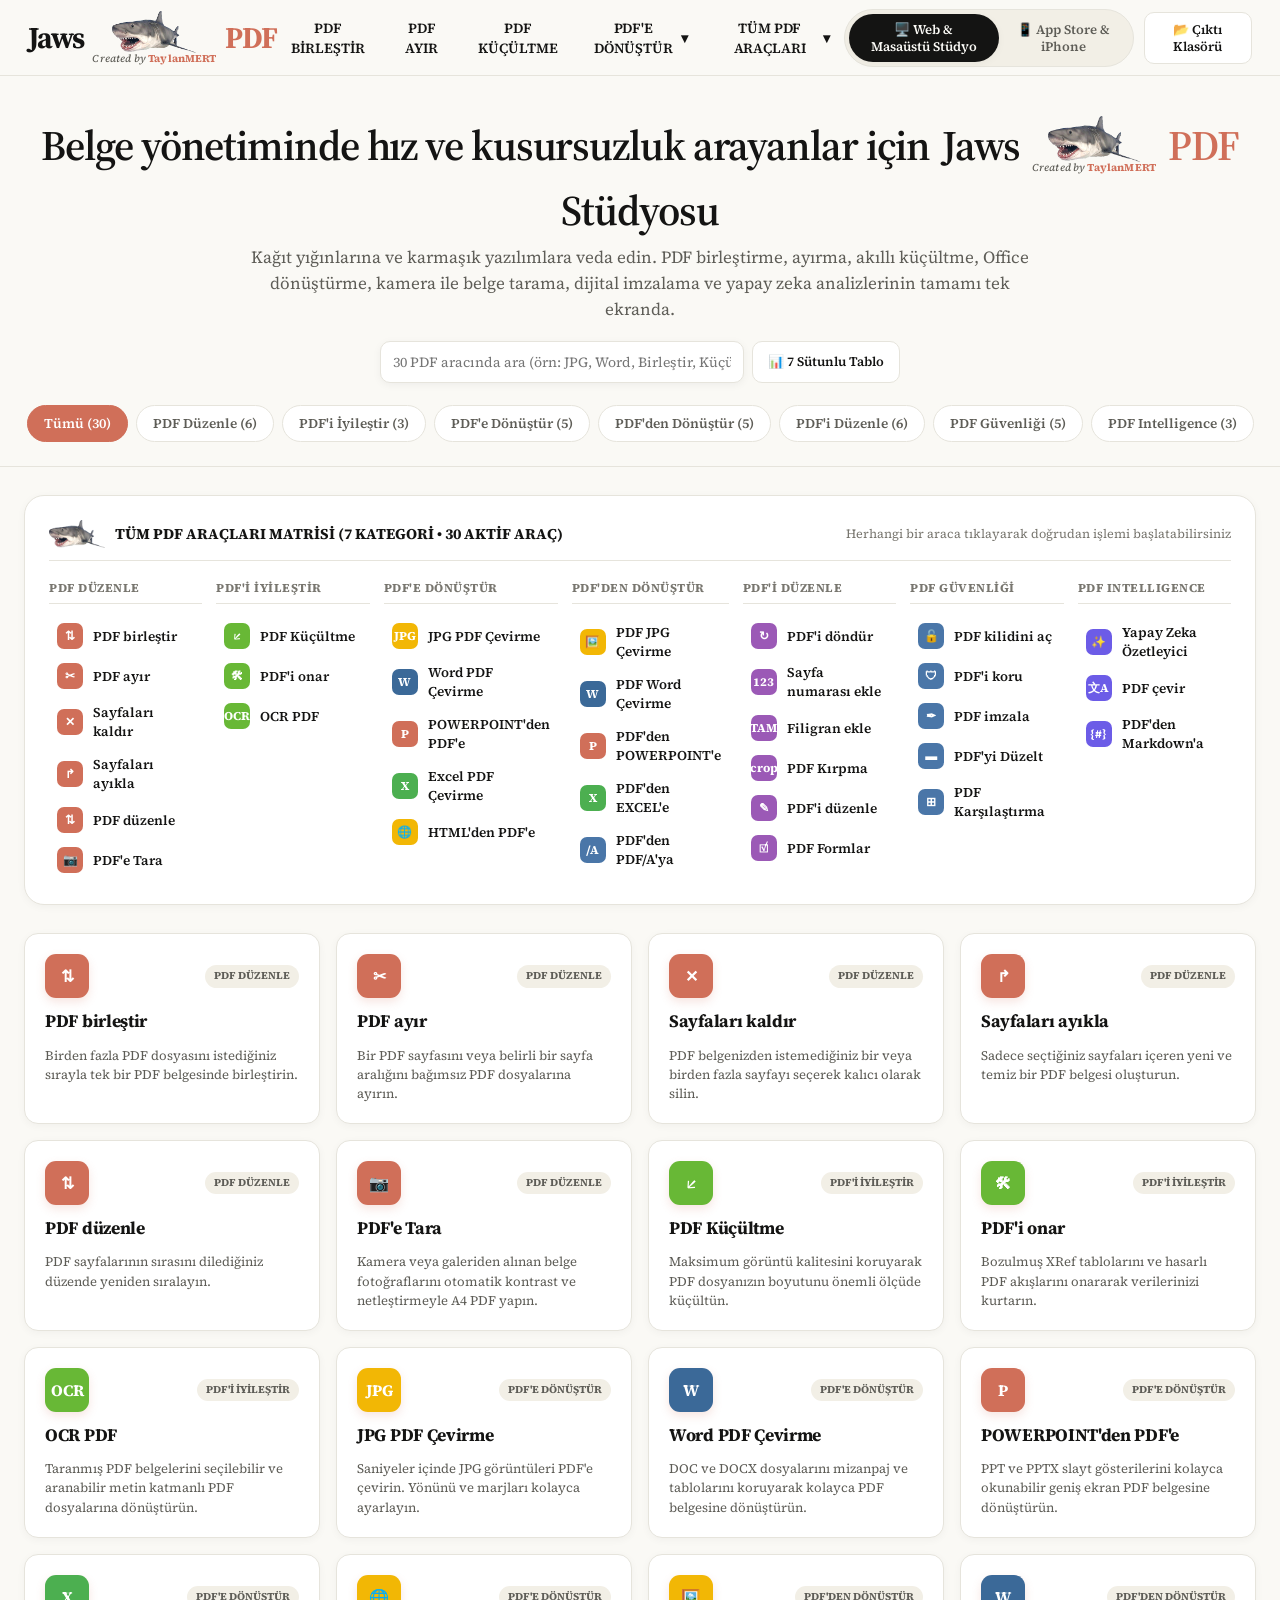
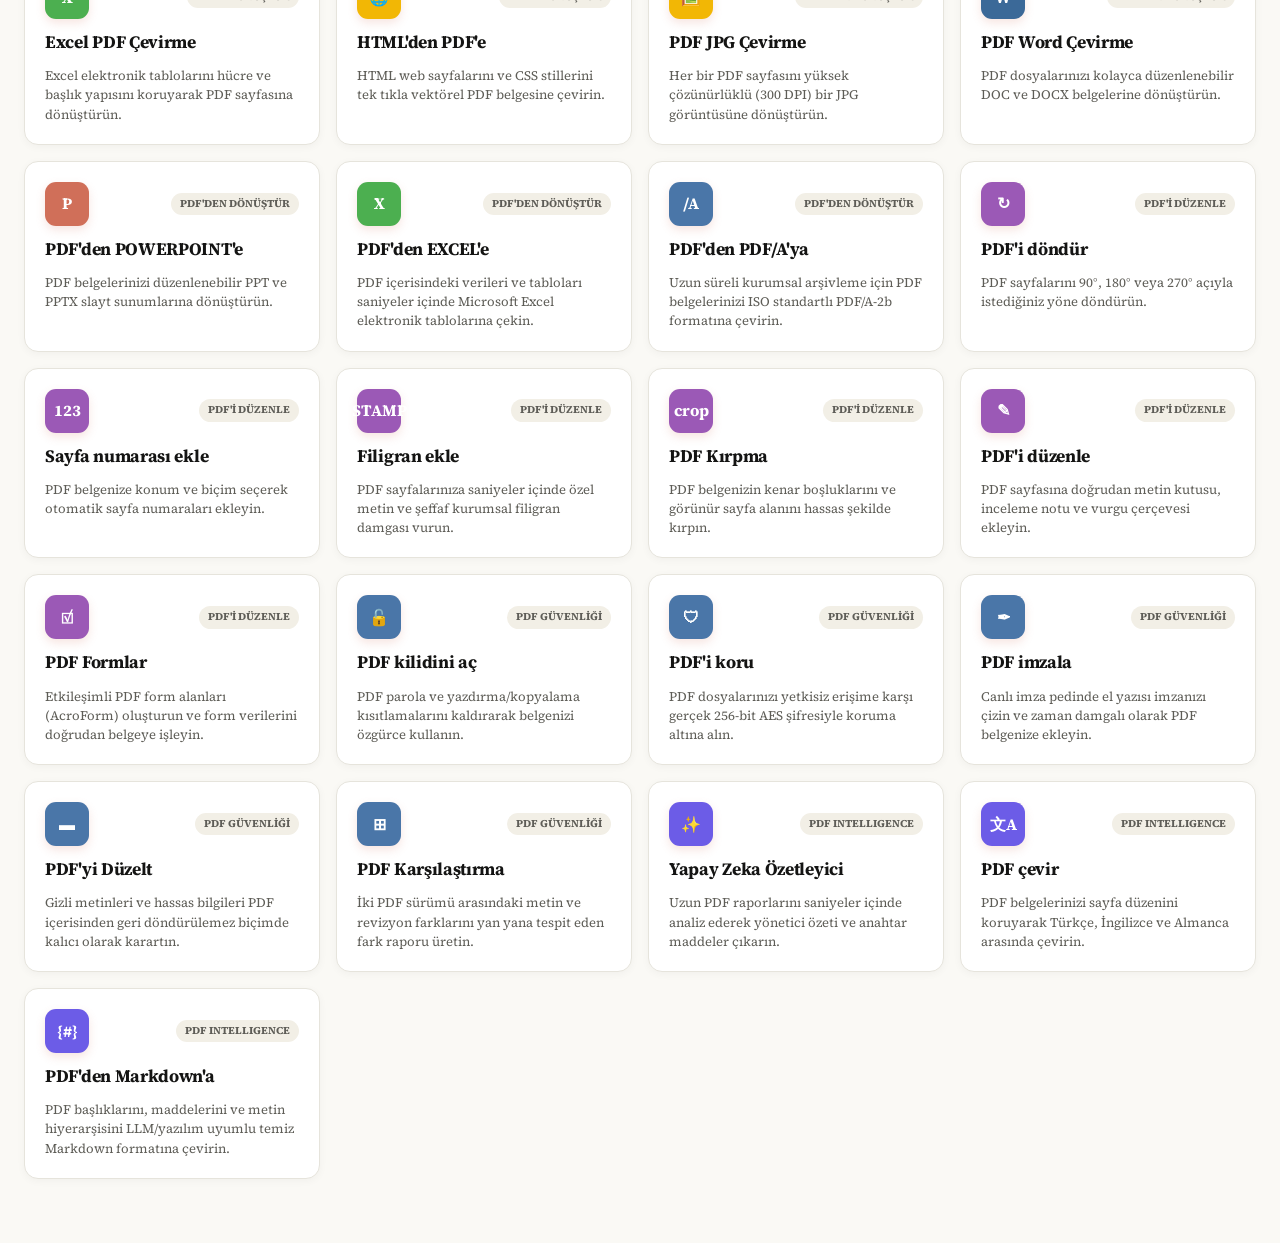
==== ios-app/WebBundle/index.html @ 6b6faa92 "JawsPDF v1.0.0 - 30-Tool PDF Studio (Web + Native iOS SwiftUI + GitHub Actions IPA Builder)" ====
﻿<!DOCTYPE html>
<html lang="tr">
<head>
  <meta charset="UTF-8" />
  <meta name="viewport" content="width=device-width, initial-scale=1.0" />
  <title>JawsPDF — 30-Araçlı PDF Düzenleme, Dönüştürme ve Tarama Stüdyosu</title>
  <link rel="preconnect" href="https://fonts.googleapis.com" />
  <link rel="preconnect" href="https://fonts.gstatic.com" crossorigin />
  <link href="https://fonts.googleapis.com/css2?family=Newsreader:ital,opsz,wght@0,6..72,400..700;1,6..72,400..600&family=Source+Serif+4:ital,opsz,wght@0,8..60,400..800;1,8..60,400..700&display=swap" rel="stylesheet" />
  <link rel="stylesheet" href="style.css" />
</head>
<body>
  <!-- ÜST BAR (Ekran görüntüsü 215516.png ile birebir + Jaws Köpekbalığı Logosu) -->
  <header class="topbar">
    <a class="brand-logo" id="BrandHomeBtn" title="JawsPDF Ana Sayfa">
      <span class="brand-jaws">Jaws</span>
      <span class="brand-shark-stack"><img src="[data-uri]" alt="JawsPDF Köpekbalığı Logosu" class="brand-shark-img" /><span class="brand-creator-tag">Created by <b>TaylanMERT</b></span></span>
      <span class="brand-pdf">PDF</span>
    </a>

    <nav class="top-nav-links" aria-label="Hızlı PDF Araçları">
      <button class="nav-btn" data-quick-tool="merge">PDF BİRLEŞTİR</button>
      <button class="nav-btn" data-quick-tool="split">PDF AYIR</button>
      <button class="nav-btn" data-quick-tool="compress">PDF KÜÇÜLTME</button>
      <button class="nav-btn" id="NavConvertBtn">PDF'E DÖNÜŞTÜR <span>▾</span></button>
      <button class="nav-btn" id="NavAllToolsBtn">TÜM PDF ARAÇLARI <span>▾</span></button>
    </nav>

    <div class="topbar-right">
      <div class="mode-switch-pill" role="tablist">
        <button class="mode-tab active" id="TabStudioBtn">🖥️ Web &amp; Masaüstü Stüdyo</button>
        <button class="mode-tab" id="TabAppStoreBtn">📱 App Store &amp; iPhone</button>
      </div>
      <button class="btn-folder-top" id="BtnOpenOutputFolder">📂 Çıktı Klasörü</button>
    </div>
  </header>

  <!-- AÇILIR MENÜ 1: PDF'E DÖNÜŞTÜR & PDF'DEN DÖNÜŞTÜR (Ekran görüntüsü 215446.png ile birebir) -->
  <div class="convert-dropdown hidden" id="ConvertDropdown">
    <div id="ConvertToCol"></div>
    <div id="ConvertFromCol"></div>
  </div>

  <!-- AÇILIR MENÜ 2: TÜM PDF ARAÇLARI 7 SÜTUNLU MEGA MENÜ (Ekran görüntüsü 215347.png ile birebir) -->
  <div class="mega-dropdown hidden" id="MegaDropdown"></div>

  <!-- ======================================================================= -->
  <!-- GÖRÜNÜM 1: MASAÜSTÜ & WEB STÜDYO GÖRÜNÜMÜ                               -->
  <!-- ======================================================================= -->
  <div id="StudioMainView">
    <section class="hero-banner" id="HeroBanner">
      <h1 class="hero-title">
        <span>Belge yönetiminde hız ve kusursuzluk arayanlar için</span>
        <span style="color: #141413;">Jaws</span>
        <span class="brand-shark-stack"><img src="[data-uri]" alt="Jaws" style="height: 46px; vertical-align: middle;" /><span class="brand-creator-tag">Created by <b>TaylanMERT</b></span></span>
        <span style="color: #D06F59;">PDF</span>
        <span>Stüdyosu</span>
      </h1>
      <p class="hero-subtitle">Kağıt yığınlarına ve karmaşık yazılımlara veda edin. PDF birleştirme, ayırma, akıllı küçültme, Office dönüştürme, kamera ile belge tarama, dijital imzalama ve yapay zeka analizlerinin tamamı tek ekranda.</p>

      <!-- ARAMA VE KATEGORİ FİLTRELERİ -->
      <div style="max-width: 520px; margin: 18px auto 0; display: flex; gap: 8px;">
        <input
          type="text"
          id="ToolSearchInput"
          class="opt-input"
          placeholder="30 PDF aracında ara (örn: JPG, Word, Birleştir, Küçültme, OCR, İmza)..."
          style="background: #ffffff; box-shadow: 0 2px 8px rgba(15,23,42,0.05);"
        />
        <button class="btn-folder-top" id="ToggleMatrixBtn" style="white-space: nowrap;">📊 7 Sütunlu Tablo</button>
      </div>

      <div class="category-pills-bar" id="CategoryPillsBar">
        <button class="cat-pill active" data-cat="all">Tümü (30)</button>
        <button class="cat-pill" data-cat="organize">PDF Düzenle (6)</button>
        <button class="cat-pill" data-cat="optimize">PDF'i İyileştir (3)</button>
        <button class="cat-pill" data-cat="to-pdf">PDF'e Dönüştür (5)</button>
        <button class="cat-pill" data-cat="from-pdf">PDF'den Dönüştür (5)</button>
        <button class="cat-pill" data-cat="edit">PDF'i Düzenle (6)</button>
        <button class="cat-pill" data-cat="security">PDF Güvenliği (5)</button>
        <button class="cat-pill" data-cat="ai">PDF Intelligence (3)</button>
      </div>
    </section>

    <main class="main-container">
      <!-- 7 SÜTUNLU HIZLI MATRİS PANELİ (Ekran görüntüsü 215347.png) -->
      <section class="matrix-section" id="MatrixSection">
        <div class="matrix-header">
          <div style="display: flex; align-items: center; gap: 10px;">
            <img src="[data-uri]" alt="Jaws" style="height: 28px;" />
            <strong style="font-size: 15px; color: #141413;">TÜM PDF ARAÇLARI MATRİSİ (7 KATEGORİ • 30 AKTİF ARAÇ)</strong>
          </div>
          <span style="font-size: 12.5px; color: #78766F;">Herhangi bir araca tıklayarak doğrudan işlemi başlatabilirsiniz</span>
        </div>
        <div class="matrix-grid-7" id="MatrixGrid7"></div>
      </section>

      <!-- 30 ARAÇ KART IZGARASI -->
      <section id="AllToolsGridSection">
        <div class="tools-grid" id="ToolsGrid"></div>
      </section>

      <!-- SEÇİLİ ARAÇ ÇALIŞMA EKRANI (ilovepdf.com/tr/jpg-pdf-cevirme tarzı açık tema) -->
      <section class="workspace-view hidden" id="ToolWorkspaceView">
        <div class="ws-main">
          <button class="ws-back-btn" id="WsBackBtn">← Tüm PDF Araçlarına Dön</button>

          <div class="ws-tool-header">
            <div id="WsToolIconBadge" class="tool-badge-icon" style="margin: 0 auto; width: 56px; height: 56px; font-size: 20px;">JPG</div>
            <h2 id="WsToolTitle">JPG PDF Çevirme</h2>
            <p id="WsToolDesc">Saniyeler içinde JPG görüntüleri PDF'e çevirin. Yönünü ve marjları kolayca ayarlayın.</p>
          </div>

          <div class="dropzone-box" id="DropzoneBox">
            <input type="file" id="HiddenFileInput" multiple style="display: none;" />
            <button class="btn-select-files" id="BtnPickFiles">
              <span>📄</span>
              <span id="BtnPickFilesLabel">Dosyaları Seç</span>
            </button>
            <p style="margin-top: 12px; font-size: 13.5px; color: #78766F;">
              veya dosyaları buraya sürükleyip bırakın
            </p>
            <button class="btn-sample-test" id="BtnLoadSample">
              ⚡ Hazır Örnek Dosya ile Hemen Test Et
            </button>
          </div>

          <!-- Seçilen dosyalar listesi -->
          <div class="selected-files-list" id="SelectedFilesList"></div>

          <!-- İşlem Sonuç Kartı -->
          <div class="result-card hidden" id="WorkspaceResultCard">
            <div style="display: flex; align-items: center; justify-content: space-between; gap: 12px;">
              <div>
                <div style="font-size: 12px; font-weight: 800; color: #15803d; text-transform: uppercase;">✓ İŞLEM BAŞARIYLA TAMAMLANDI</div>
                <h4 id="ResultFileName" style="font-size: 16px; color: #141413; margin-top: 2px;">JawsPDF_Cikti.pdf</h4>
                <p id="ResultSummaryText" style="font-size: 13px; color: #3D3C37; margin-top: 4px;"></p>
              </div>
              <img id="ResultPreviewThumb" alt="Önizleme" style="height: 86px; width: auto; border-radius: 8px; border: 1px solid #D2CFC3; background: #fff; display: none;" />
            </div>

            <pre id="ResultExtraText" class="hidden" style="margin-top: 12px; background: #ffffff; border: 1px solid #bbf7d0; border-radius: 8px; padding: 10px; font-size: 12px; max-height: 160px; overflow-y: auto; white-space: pre-wrap; color: #141413;"></pre>

            <div class="result-actions">
              <a class="btn-res-primary" id="BtnDownloadResult" href="#" download>💾 Bilgisayara İndir / Kaydet</a>
              <a class="btn-res-secondary" id="BtnOpenResultInline" href="#" target="_blank">▶️ Tarayıcıda Aç / Önizle</a>
              <button class="btn-res-secondary" id="BtnResultOpenFolder">📂 Çıktı Klasörünü Aç</button>
            </div>
          </div>
        </div>

        <!-- SAĞ AYAR SÜTUNU (Araca Göre Dinamik Değişir) -->
        <aside class="ws-sidebar">
          <div>
            <h3 id="WsSidebarHeading">Araç Seçenekleri</h3>
            <div id="WsDynamicOptions"></div>
          </div>

          <div style="margin-top: 20px;">
            <div style="background: #FAF9F5; border: 1px solid #E6E4DC; border-radius: 10px; padding: 10px 12px; margin-bottom: 14px; font-size: 12px; color: #5E5D57;">
              🦈 <strong>JawsPDF Yerel Motor:</strong> Dosyalarınız buluta yüklenmeden doğrudan bilgisayarınızda işlenir.
            </div>
            <button class="btn-execute-tool" id="BtnExecuteTool">
              <span id="BtnExecuteToolText">PDF'e Dönüştür</span>
              <span>➔</span>
            </button>
          </div>
        </aside>
      </section>
    </main>
  </div>

  <!-- ======================================================================= -->
  <!-- GÖRÜNÜM 2: APPLE APP STORE VİTRİNİ & CANLI iPHONE SİMÜLATÖRÜ            -->
  <!-- ======================================================================= -->
  <div class="main-container hidden" id="AppStoreMainView">
    <div class="appstore-showcase">
      <!-- ÜST BİLGİ KARTI -->
      <div style="background: #ffffff; border: 1px solid #E6E4DC; border-radius: 20px; padding: 22px 26px; display: flex; align-items: center; justify-content: space-between; flex-wrap: wrap; gap: 16px; box-shadow: var(--shadow-sm);">
        <div style="display: flex; align-items: center; gap: 16px;">
          <div style="width: 96px; height: 96px; border-radius: 22px; overflow: hidden; border: 1px solid #E6E4DC; box-shadow: 0 8px 24px rgba(20,20,19,0.12); flex-shrink: 0;"><img src="[data-uri]" alt="JawsPDF App Icon" style="width: 100%; height: 100%; object-fit: cover;" /></div>
          <div>
            <div style="display: flex; align-items: center; gap: 8px;">
              <h2 style="font-size: 26px; font-weight: 700; color: #141413; letter-spacing: -0.5px;">JawsPDF: Akıllı Belge &amp; PDF Stüdyosu</h2>
              <span style="background: #dcfce7; color: #15803d; font-size: 11px; font-weight: 800; padding: 3px 10px; border-radius: 999px;">App Store Hazır • iOS 18</span>
            </div>
            <p style="font-size: 13.5px; color: #5E5D57; margin-top: 2px;">
              <strong style="font-size: 16px; color: #5E5D57;">Belgeleri Saniyeler İçinde Dönüştür, Kamerayla Tara ve İmzala</strong><br/><span style="font-size: 12.5px; color: #78766F;">Ücretsiz · Uygulama İçi Satın Alımlar • iPhone, iPad ve Mac • <code>com.jawspdf.studio</code></span>
            </p>
          </div>
        </div>
        <div style="display: flex; gap: 10px;">
          <button class="btn-folder-top" id="BtnJumpSimulator">📱 Canlı iPhone Simülatörünü Dene</button>
          <button class="btn-select-files" id="BtnSwitchBackStudio" style="padding: 10px 20px; font-size: 14px;">🖥️ Tam Ekran Stüdyoya Geç</button>
        </div>
      </div>

            <!-- 10 ADET ÖZGÜN VE YARATICI APPLE APP STORE VİTRİN POSTERİ -->
      <div class="appstore-cards-strip">
        <!-- Poster 1: Kağıttan Dijitale -->
        <div class="as-poster as-poster-coral">
          <div style="text-align: center; margin-top: 8px;">
            <span style="display:inline-block; background:rgba(250,249,245,0.2); color:#FAF9F5; font-size:10.5px; font-weight:700; padding:3px 10px; border-radius:999px; margin-bottom:8px;">YENİ NESİL BELGE STÜDYOSU</span>
            <h3 style="font-size: 21px; font-weight: 700; color: #FAF9F5; line-height: 1.22;">Kağıttan Dijitale Saniyeler İçinde Geçin</h3>
            <p style="font-size: 12px; color: #F6E6E1; margin-top: 6px;">Masadaki evrakları tek dokunuşla kusursuz dijital belgelere dönüştürün</p>
          </div>
          <div class="as-phone-frame" style="text-align:center;">
            <img src="[data-uri]" alt="JawsPDF" style="height: 54px; margin: 6px auto;" />
            <div style="font-weight: 700; font-size: 16px; color: #141413;">Jaws<span style="color:#D06F59;">PDF</span> Studio</div>
            <p style="font-size: 11px; color: #5E5D57; margin: 6px 0 12px;">Fiziksel kağıtları, sözleşmeleri ve notları anında akıllı PDF arşivine aktarın.</p>
            <button class="btn-select-files" data-quick-tool="scan-to-pdf" style="padding: 9px 16px; font-size: 12px; border-radius: 999px; width: 100%; justify-content: center;">
              ▶ Hemen Dijitalleştir
            </button>
          </div>
        </div>

        <!-- Poster 2: Ana Vitrin -->
        <div class="as-poster as-poster-light">
          <div>
            <h3 style="font-size: 20px; font-weight: 700; color: #141413; line-height: 1.22;">Zamanına Değer Verenler İçin Eksiksiz Belge Gücü</h3>
            <p style="font-size: 12px; font-weight: 600; color: #5E5D57; margin-top: 5px;">iPhone, iPad ve Mac'te Kesintisiz Deneyim</p>
            <div style="display: flex; align-items: center; gap: 10px; margin-top: 10px; font-size: 11px; font-weight: 700; color: #141413;">
              <span>🏆 Editörün Seçimi Mimari</span>
              <span style="color: #D06F59;">4,9 ★★★★★</span>
            </div>
          </div>
          <div class="as-phone-frame">
            <div style="display: flex; align-items: center; justify-content: space-between; margin-bottom: 8px;">
              <span style="font-weight: 700; font-size: 14px;">Jaws <img src="[data-uri]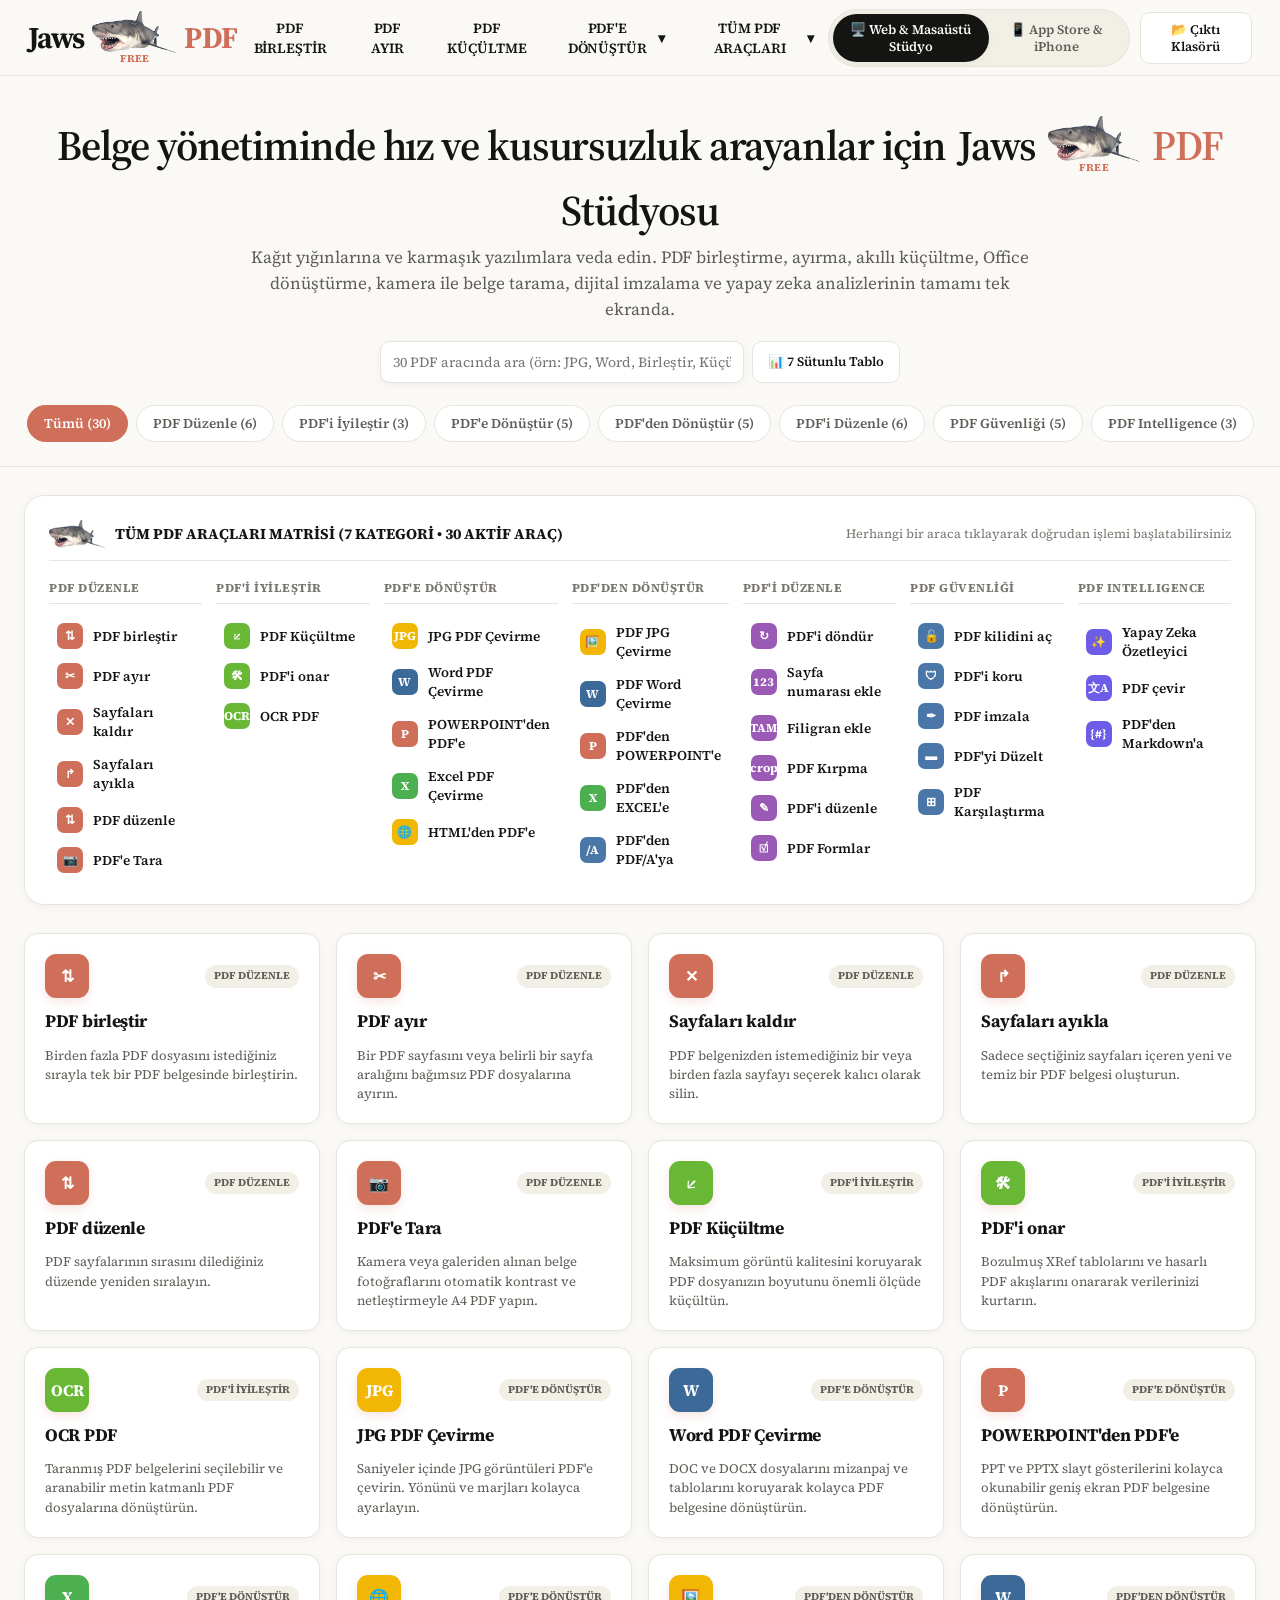
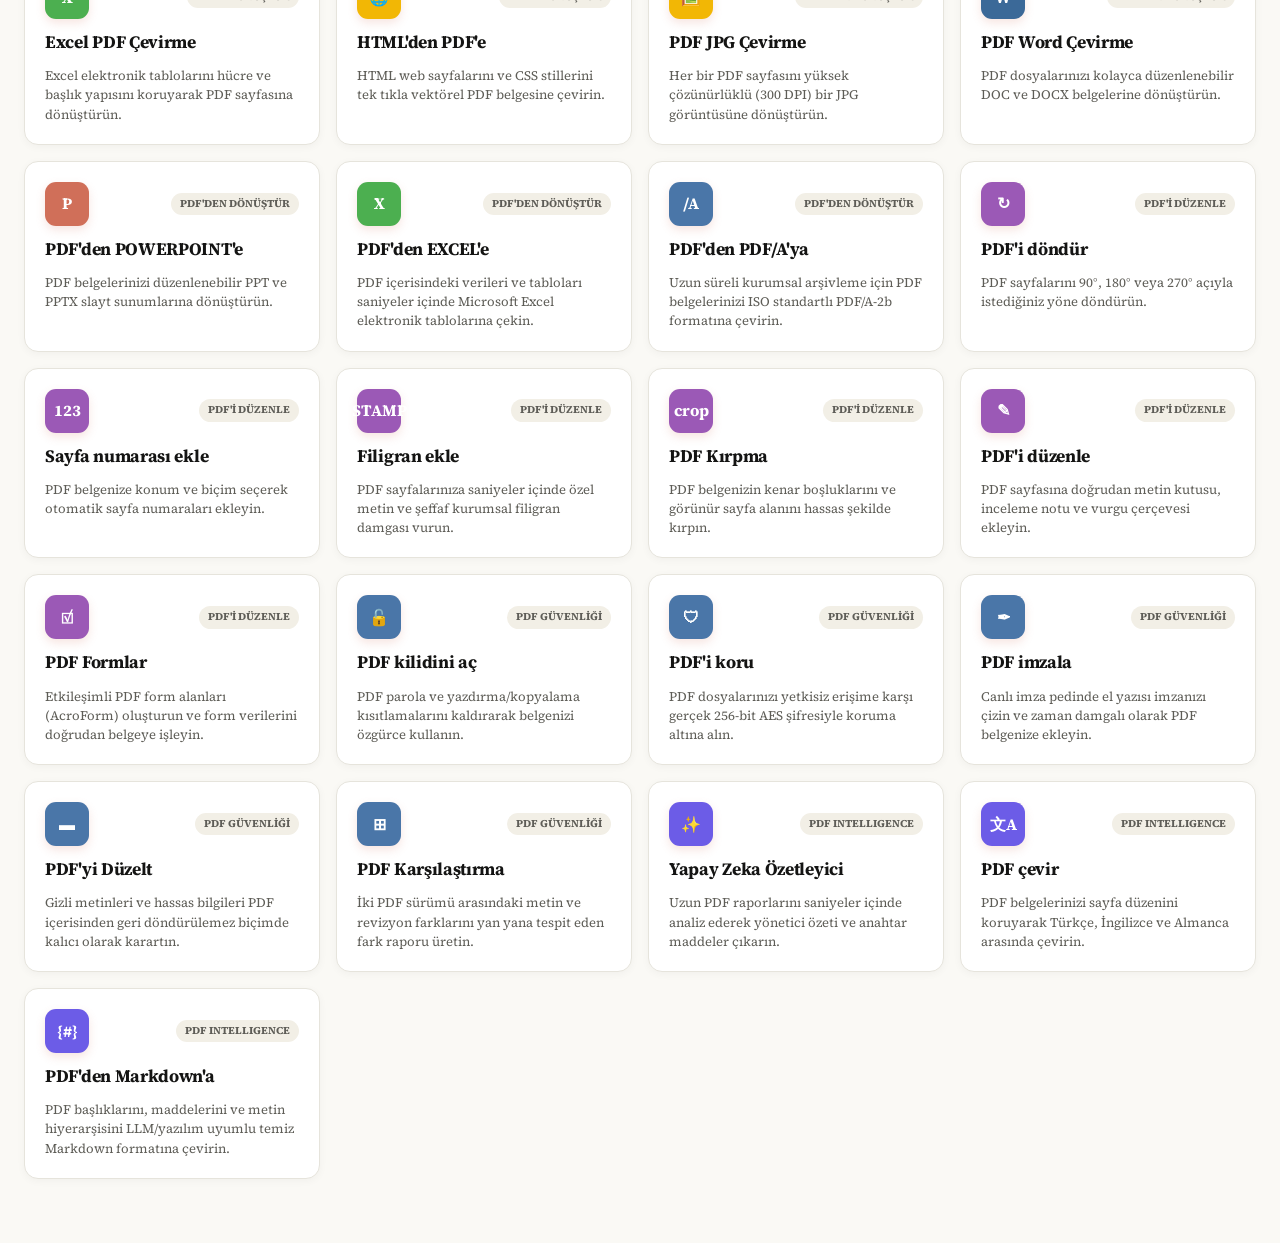
